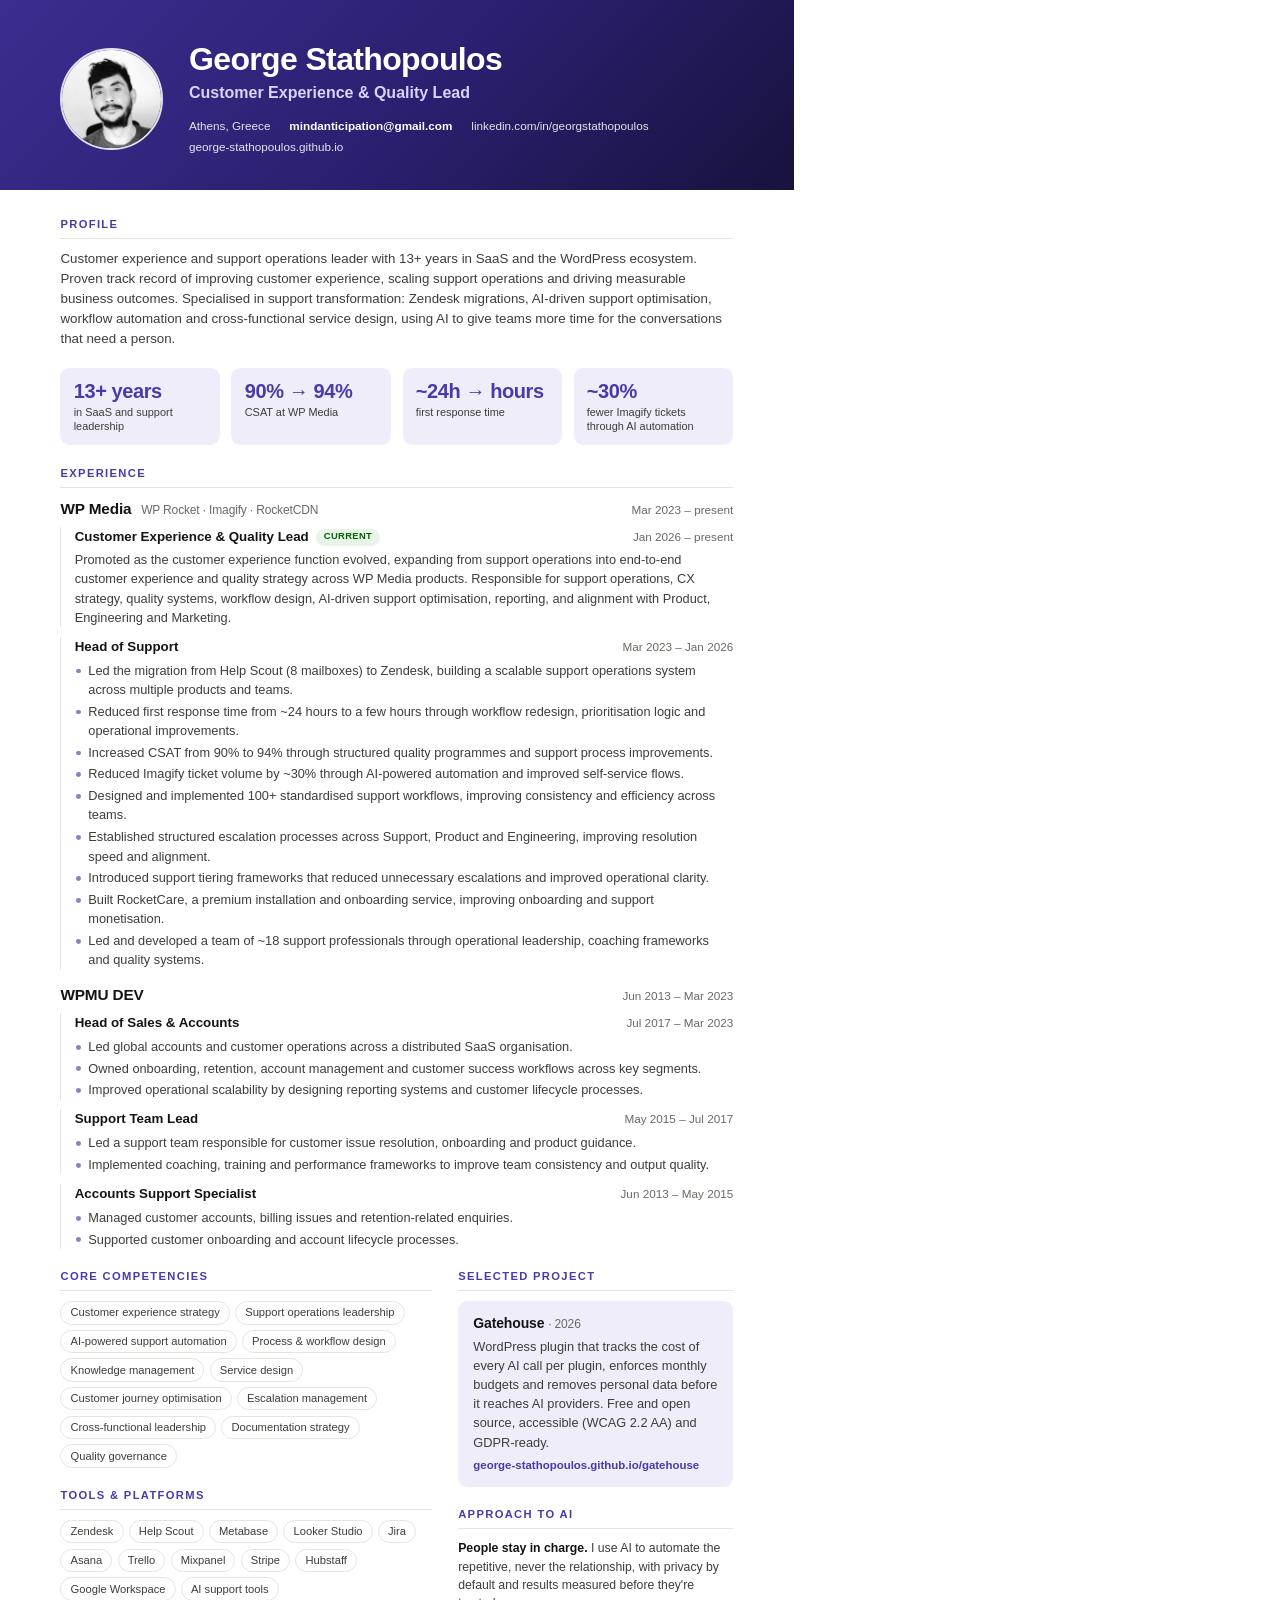
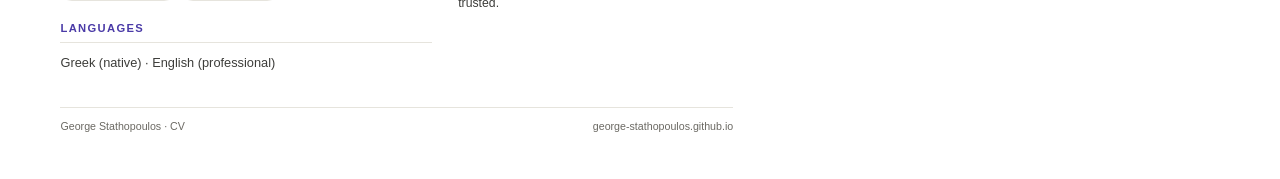
==== cv/cv.html @ bf9d9686 "Redesign site: calmer smoke hero, mobile fixes, approach to AI, projects, new CV - Fix mobile layout" ====
<!doctype html>
<html lang="en">
<head>
<meta charset="utf-8">
<title>George Stathopoulos – CV</title>
<!--
	Source of george-stathopoulos-cv.pdf. Edit this file, then run: node cv/build-cv.mjs
-->
<style>
@page { size: A4; margin: 14mm 0 12mm; }
@page :first { margin-top: 0; }
:root {
	--ink: #141413;
	--ink-2: #3d3d3a;
	--muted: #6b6963;
	--line: #e6e4dd;
	--accent: #4a3aa7;
	--accent-soft: #efedf9;
	--hero: linear-gradient(135deg, #3b2d91 0%, #2a1f6e 55%, #17123d 100%);
}
* { box-sizing: border-box; }
html, body { margin: 0; }
body {
	font: 9.6pt/1.5 -apple-system, BlinkMacSystemFont, "Segoe UI", Roboto, Helvetica, Arial, sans-serif;
	color: var(--ink-2);
	-webkit-print-color-adjust: exact;
	print-color-adjust: exact;
}
a { color: inherit; text-decoration: none; }
h1, h2, h3 { color: var(--ink); margin: 0; letter-spacing: -0.01em; }

.page { width: 210mm; padding: 0 16mm 12mm; }

/* Header band */
.head {
	background: var(--hero);
	color: #fff;
	margin: 0 -16mm 7mm;
	padding: 11mm 16mm 9mm;
	display: grid;
	grid-template-columns: auto 1fr;
	gap: 7mm;
	align-items: center;
}
.head img {
	width: 27mm;
	height: 27mm;
	border-radius: 50%;
	object-fit: cover;
	border: 0.7mm solid rgba(255, 255, 255, 0.85);
}
.head h1 { color: #fff; font-size: 24pt; letter-spacing: -0.02em; line-height: 1.1; }
.head .title { font-size: 12pt; font-weight: 600; color: #d9d4ff; margin: 1.2mm 0 3mm; }
.contact { display: flex; flex-wrap: wrap; gap: 1mm 5mm; font-size: 8.8pt; color: rgba(255, 255, 255, 0.88); }
.contact span { white-space: nowrap; }
.contact b { font-weight: 600; color: #fff; }

/* Sections */
section { margin-bottom: 5.2mm; }
h2 {
	font-size: 8.4pt;
	text-transform: uppercase;
	letter-spacing: 0.12em;
	color: var(--accent);
	padding-bottom: 1.4mm;
	border-bottom: 0.3mm solid var(--line);
	margin-bottom: 2.6mm;
}
p { margin: 0 0 1.6mm; }
.profile { font-size: 10pt; color: var(--ink-2); }

/* Highlights */
.highlights { display: grid; grid-template-columns: repeat(4, 1fr); gap: 3mm; margin: 0 0 5.5mm; padding: 0; list-style: none; }
.highlights li { background: var(--accent-soft); border-radius: 2.5mm; padding: 3mm 3.5mm; }
.highlights b { display: block; font-size: 15pt; color: var(--accent); letter-spacing: -0.02em; line-height: 1.1; }
.highlights span { font-size: 8.2pt; color: var(--ink-2); line-height: 1.3; display: block; margin-top: 0.8mm; }

/* Experience */
.company { margin-bottom: 3.8mm; break-inside: avoid-page; }
.company-head { display: flex; justify-content: space-between; align-items: baseline; gap: 4mm; margin-bottom: 1.6mm; }
.company-head h3 { font-size: 11.5pt; }
.company-head h3 small { font-size: 9pt; font-weight: 500; color: var(--muted); margin-left: 1.5mm; }
.dates { font-size: 8.8pt; color: var(--muted); white-space: nowrap; }
.role { margin: 0 0 2.6mm; padding-left: 3.5mm; border-left: 0.5mm solid var(--line); break-inside: avoid; }
.role-head { display: flex; justify-content: space-between; align-items: baseline; gap: 4mm; margin-bottom: 0.8mm; }
.role-head h4 { margin: 0; color: var(--ink); font-size: 10pt; display: flex; align-items: center; gap: 2mm; }
.now { font-size: 7pt; font-weight: 700; letter-spacing: 0.04em; text-transform: uppercase; color: #006300; background: #e7f4e7; border-radius: 99px; padding: 0.4mm 2mm; }
ul.points { margin: 1mm 0 0; padding: 0; list-style: none; }
ul.points li { position: relative; padding-left: 3.6mm; margin-bottom: 0.7mm; }
ul.points li::before { content: ""; position: absolute; left: 0.4mm; top: 0.62em; width: 1.3mm; height: 1.3mm; border-radius: 50%; background: var(--accent); opacity: 0.65; }

/* Two columns at the end */
.cols { display: grid; grid-template-columns: 1.35fr 1fr; gap: 7mm; }
.tags { display: flex; flex-wrap: wrap; gap: 1.4mm; margin: 0; padding: 0; list-style: none; }
.tags li { border: 0.3mm solid var(--line); border-radius: 99px; padding: 0.6mm 2.4mm; font-size: 8.4pt; color: var(--ink-2); }
.project { background: var(--accent-soft); border-radius: 2.5mm; padding: 3.2mm 4mm; break-inside: avoid; }
.project h3 { font-size: 10.5pt; margin-bottom: 0.6mm; }
.project h3 span { color: var(--muted); font-weight: 500; font-size: 9pt; }
.project p { margin: 0 0 1mm; }
.project .link { font-size: 8.6pt; color: var(--accent); font-weight: 600; }
.approach { font-size: 9.2pt; }
.approach b { color: var(--ink); }
.foot { margin-top: 4mm; padding-top: 2.5mm; border-top: 0.3mm solid var(--line); font-size: 8pt; color: var(--muted); display: flex; justify-content: space-between; }
</style>
</head>
<body>
<div class="page">

<header class="head">
	<img src="../assets/img/george.jpg" alt="">
	<div>
		<h1>George Stathopoulos</h1>
		<div class="title">Customer Experience &amp; Quality Lead</div>
		<div class="contact">
			<span>Athens, Greece</span>
			<span><a href="mailto:mindanticipation@gmail.com"><b>mindanticipation@gmail.com</b></a></span>
			<span><a href="https://www.linkedin.com/in/georgstathopoulos/">linkedin.com/in/georgstathopoulos</a></span>
			<span><a href="https://george-stathopoulos.github.io/">george-stathopoulos.github.io</a></span>
		</div>
	</div>
</header>

<section>
	<h2>Profile</h2>
	<p class="profile">Customer experience and support operations leader with 13+ years in SaaS and the WordPress ecosystem. Proven track record of improving customer experience, scaling support operations and driving measurable business outcomes. Specialised in support transformation: Zendesk migrations, AI-driven support optimisation, workflow automation and cross-functional service design, using AI to give teams more time for the conversations that need a person.</p>
</section>

<ul class="highlights">
	<li><b>13+ years</b><span>in SaaS and support leadership</span></li>
	<li><b>90% → 94%</b><span>CSAT at WP Media</span></li>
	<li><b>~24h → hours</b><span>first response time</span></li>
	<li><b>~30%</b><span>fewer Imagify tickets through AI automation</span></li>
</ul>

<section>
	<h2>Experience</h2>

	<div class="company">
		<div class="company-head"><h3>WP Media <small>WP Rocket · Imagify · RocketCDN</small></h3><span class="dates">Mar 2023 – present</span></div>
		<div class="role">
			<div class="role-head"><h4>Customer Experience &amp; Quality Lead <span class="now">Current</span></h4><span class="dates">Jan 2026 – present</span></div>
			<p>Promoted as the customer experience function evolved, expanding from support operations into end-to-end customer experience and quality strategy across WP Media products. Responsible for support operations, CX strategy, quality systems, workflow design, AI-driven support optimisation, reporting, and alignment with Product, Engineering and Marketing.</p>
		</div>
		<div class="role">
			<div class="role-head"><h4>Head of Support</h4><span class="dates">Mar 2023 – Jan 2026</span></div>
			<ul class="points">
				<li>Led the migration from Help Scout (8 mailboxes) to Zendesk, building a scalable support operations system across multiple products and teams.</li>
				<li>Reduced first response time from ~24 hours to a few hours through workflow redesign, prioritisation logic and operational improvements.</li>
				<li>Increased CSAT from 90% to 94% through structured quality programmes and support process improvements.</li>
				<li>Reduced Imagify ticket volume by ~30% through AI-powered automation and improved self-service flows.</li>
				<li>Designed and implemented 100+ standardised support workflows, improving consistency and efficiency across teams.</li>
				<li>Established structured escalation processes across Support, Product and Engineering, improving resolution speed and alignment.</li>
				<li>Introduced support tiering frameworks that reduced unnecessary escalations and improved operational clarity.</li>
				<li>Built RocketCare, a premium installation and onboarding service, improving onboarding and support monetisation.</li>
				<li>Led and developed a team of ~18 support professionals through operational leadership, coaching frameworks and quality systems.</li>
			</ul>
		</div>
	</div>

	<div class="company">
		<div class="company-head"><h3>WPMU DEV</h3><span class="dates">Jun 2013 – Mar 2023</span></div>
		<div class="role">
			<div class="role-head"><h4>Head of Sales &amp; Accounts</h4><span class="dates">Jul 2017 – Mar 2023</span></div>
			<ul class="points">
				<li>Led global accounts and customer operations across a distributed SaaS organisation.</li>
				<li>Owned onboarding, retention, account management and customer success workflows across key segments.</li>
				<li>Improved operational scalability by designing reporting systems and customer lifecycle processes.</li>
			</ul>
		</div>
		<div class="role">
			<div class="role-head"><h4>Support Team Lead</h4><span class="dates">May 2015 – Jul 2017</span></div>
			<ul class="points">
				<li>Led a support team responsible for customer issue resolution, onboarding and product guidance.</li>
				<li>Implemented coaching, training and performance frameworks to improve team consistency and output quality.</li>
			</ul>
		</div>
		<div class="role">
			<div class="role-head"><h4>Accounts Support Specialist</h4><span class="dates">Jun 2013 – May 2015</span></div>
			<ul class="points">
				<li>Managed customer accounts, billing issues and retention-related enquiries.</li>
				<li>Supported customer onboarding and account lifecycle processes.</li>
			</ul>
		</div>
	</div>
</section>

<div class="cols">
	<div>
		<section>
			<h2>Core competencies</h2>
			<ul class="tags">
				<li>Customer experience strategy</li><li>Support operations leadership</li><li>AI-powered support automation</li><li>Process &amp; workflow design</li><li>Knowledge management</li><li>Service design</li><li>Customer journey optimisation</li><li>Escalation management</li><li>Cross-functional leadership</li><li>Documentation strategy</li><li>Quality governance</li>
			</ul>
		</section>
		<section>
			<h2>Tools &amp; platforms</h2>
			<ul class="tags">
				<li>Zendesk</li><li>Help Scout</li><li>Metabase</li><li>Looker Studio</li><li>Jira</li><li>Asana</li><li>Trello</li><li>Mixpanel</li><li>Stripe</li><li>Hubstaff</li><li>Google Workspace</li><li>AI support tools</li>
			</ul>
		</section>
		<section>
			<h2>Languages</h2>
			<p>Greek (native) · English (professional)</p>
		</section>
	</div>
	<div>
		<section>
			<h2>Selected project</h2>
			<div class="project">
				<h3>Gatehouse <span>· 2026</span></h3>
				<p>WordPress plugin that tracks the cost of every AI call per plugin, enforces monthly budgets and removes personal data before it reaches AI providers. Free and open source, accessible (WCAG 2.2 AA) and GDPR-ready.</p>
				<a class="link" href="https://george-stathopoulos.github.io/gatehouse/">george-stathopoulos.github.io/gatehouse</a>
			</div>
		</section>
		<section class="approach">
			<h2>Approach to AI</h2>
			<p><b>People stay in charge.</b> I use AI to automate the repetitive, never the relationship, with privacy by default and results measured before they're trusted.</p>
		</section>
	</div>
</div>

<div class="foot"><span>George Stathopoulos · CV</span><span>george-stathopoulos.github.io</span></div>

</div>
</body>
</html>
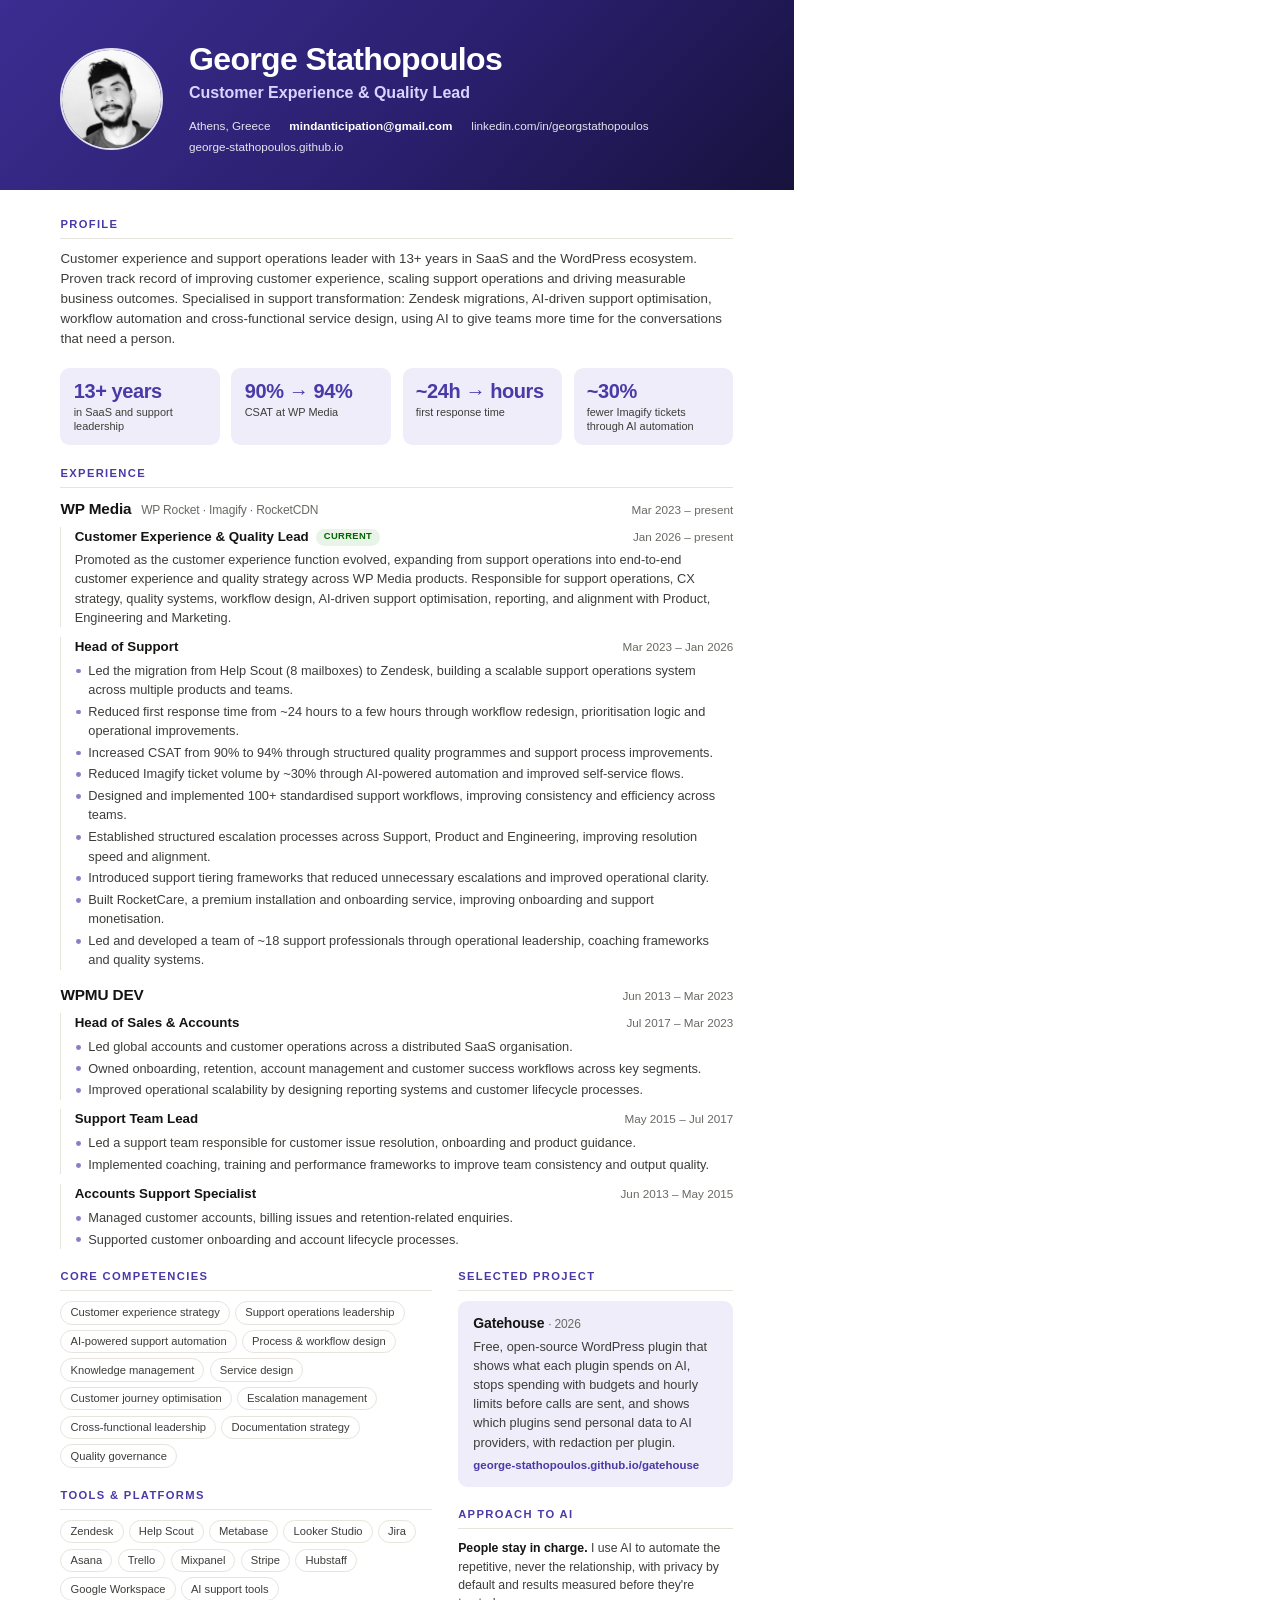
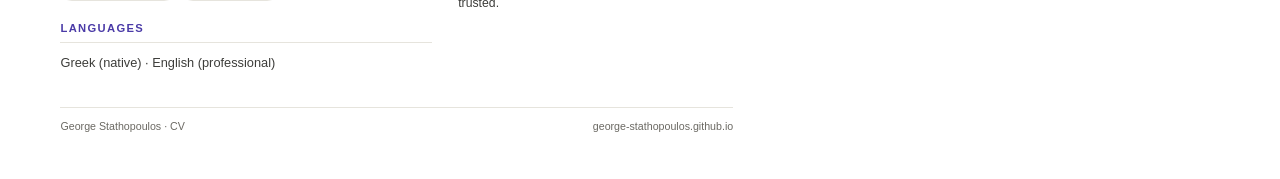
==== commit e54de3aa: "Gatehouse card and CV: accurate description, current screenshot, download from GitHub releases Remov" ====
--- a/cv/cv.html
+++ b/cv/cv.html
@@ -208,7 +208,7 @@
 			<h2>Selected project</h2>
 			<div class="project">
 				<h3>Gatehouse <span>· 2026</span></h3>
-				<p>WordPress plugin that tracks the cost of every AI call per plugin, enforces monthly budgets and removes personal data before it reaches AI providers. Free and open source, accessible (WCAG 2.2 AA) and GDPR-ready.</p>
+				<p>Free, open-source WordPress plugin that shows what each plugin spends on AI, stops spending with budgets and hourly limits before calls are sent, and shows which plugins send personal data to AI providers, with redaction per plugin.</p>
 				<a class="link" href="https://george-stathopoulos.github.io/gatehouse/">george-stathopoulos.github.io/gatehouse</a>
 			</div>
 		</section>
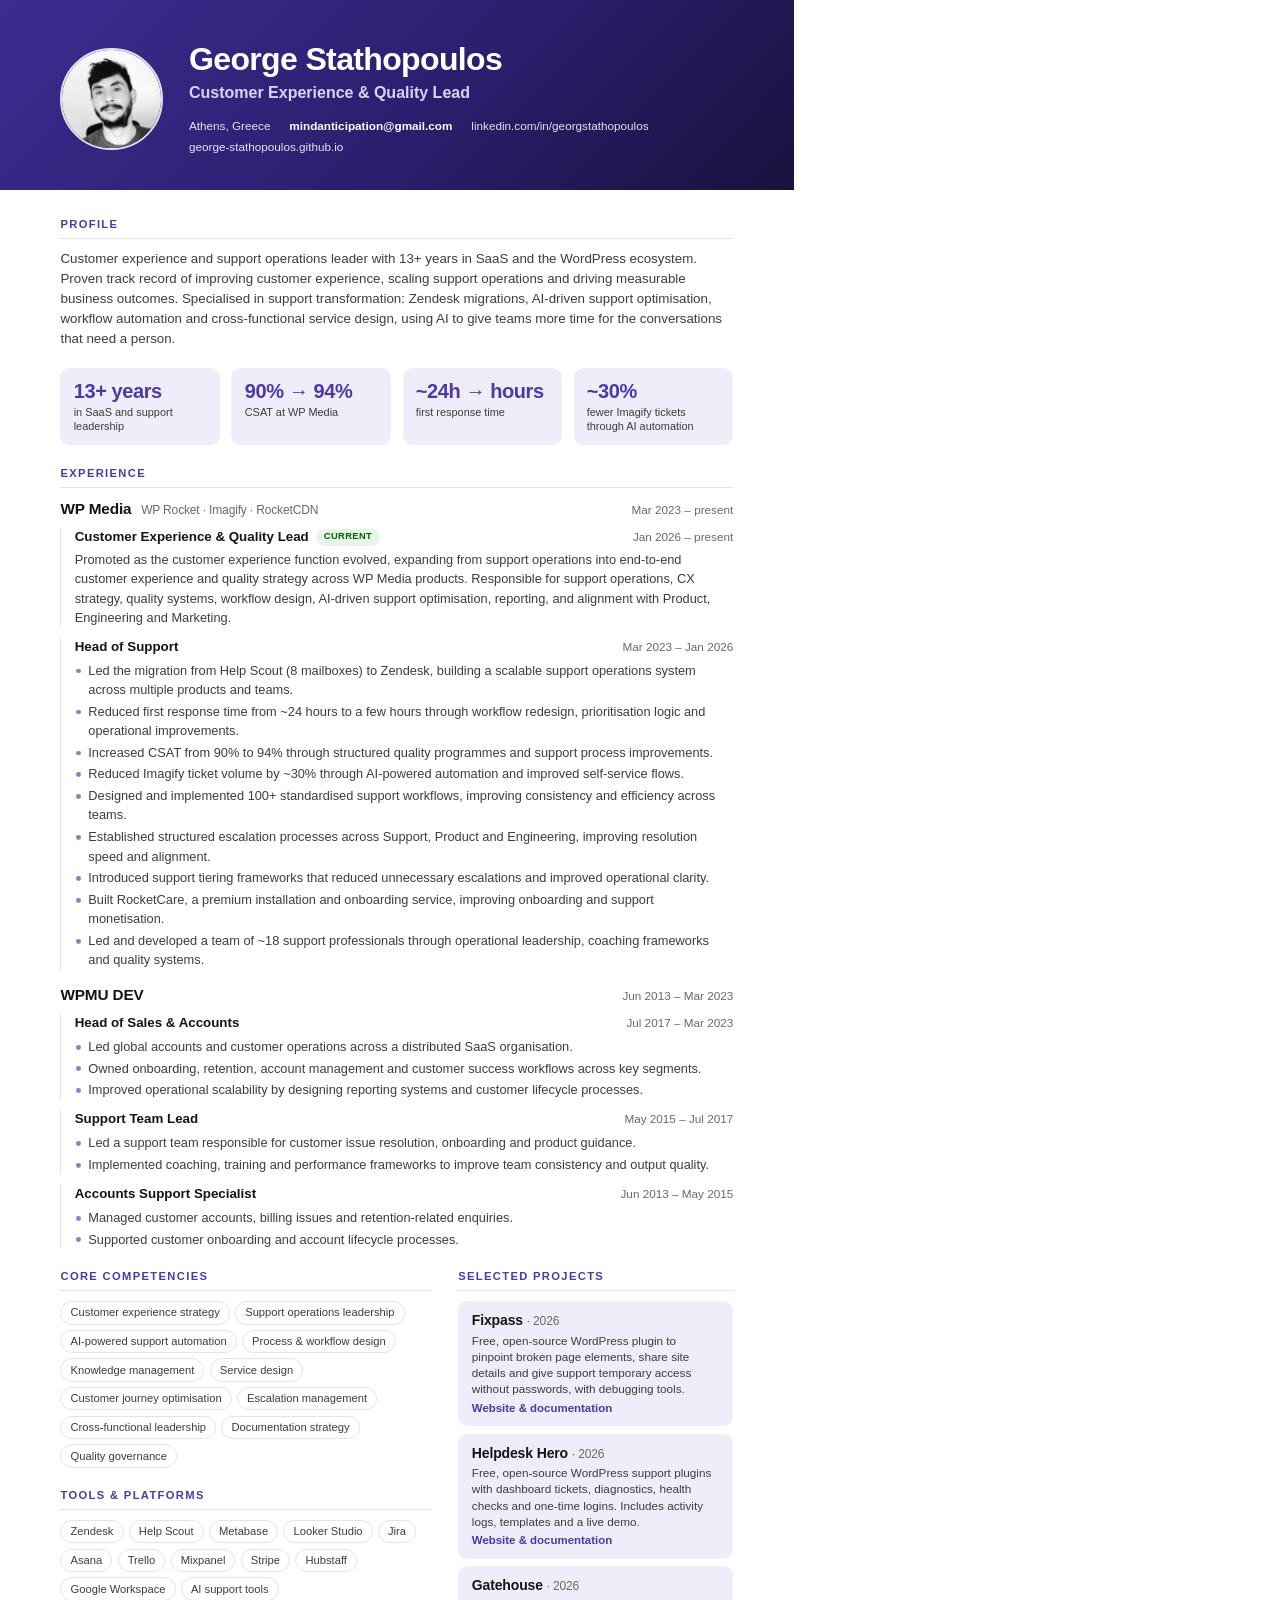
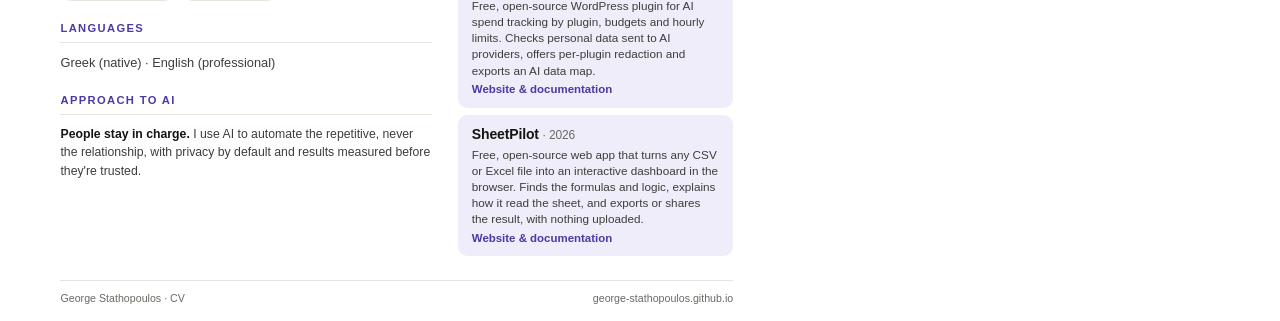
==== commit 4139621c: "Add SheetPilot: project card, footer link, and CV (restore all project cards, add SheetPilot) Co-Aut" ====
--- a/cv/cv.html
+++ b/cv/cv.html
@@ -7,7 +7,7 @@
 	Source of george-stathopoulos-cv.pdf. Edit this file, then run: node cv/build-cv.mjs
 -->
 <style>
-@page { size: A4; margin: 14mm 0 12mm; }
+@page { size: A4; margin: 14mm 0 8mm; }
 @page :first { margin-top: 0; }
 :root {
 	--ink: #141413;
@@ -29,7 +29,7 @@
 a { color: inherit; text-decoration: none; }
 h1, h2, h3 { color: var(--ink); margin: 0; letter-spacing: -0.01em; }
 
-.page { width: 210mm; padding: 0 16mm 12mm; }
+.page { width: 210mm; padding: 0 16mm 4mm; }
 
 /* Header band */
 .head {
@@ -93,14 +93,14 @@
 .cols { display: grid; grid-template-columns: 1.35fr 1fr; gap: 7mm; }
 .tags { display: flex; flex-wrap: wrap; gap: 1.4mm; margin: 0; padding: 0; list-style: none; }
 .tags li { border: 0.3mm solid var(--line); border-radius: 99px; padding: 0.6mm 2.4mm; font-size: 8.4pt; color: var(--ink-2); }
-.project { background: var(--accent-soft); border-radius: 2.5mm; padding: 3.2mm 4mm; break-inside: avoid; }
+.project { background: var(--accent-soft); border-radius: 2.5mm; padding: 2.6mm 3.6mm; margin-bottom: 2mm; break-inside: avoid; font-size: 8.8pt; line-height: 1.38; }
 .project h3 { font-size: 10.5pt; margin-bottom: 0.6mm; }
 .project h3 span { color: var(--muted); font-weight: 500; font-size: 9pt; }
-.project p { margin: 0 0 1mm; }
+.project p { margin: 0 0 0.6mm; }
 .project .link { font-size: 8.6pt; color: var(--accent); font-weight: 600; }
 .approach { font-size: 9.2pt; }
 .approach b { color: var(--ink); }
-.foot { margin-top: 4mm; padding-top: 2.5mm; border-top: 0.3mm solid var(--line); font-size: 8pt; color: var(--muted); display: flex; justify-content: space-between; }
+.foot { margin-top: 1mm; padding-top: 2.5mm; border-top: 0.3mm solid var(--line); font-size: 8pt; color: var(--muted); display: flex; justify-content: space-between; }
 </style>
 </head>
 <body>
@@ -202,21 +202,36 @@
 			<h2>Languages</h2>
 			<p>Greek (native) · English (professional)</p>
 		</section>
-	</div>
-	<div>
-		<section>
-			<h2>Selected project</h2>
-			<div class="project">
-				<h3>Gatehouse <span>· 2026</span></h3>
-				<p>Free, open-source WordPress plugin that shows what each plugin spends on AI, stops spending with budgets and hourly limits before calls are sent, and shows which plugins send personal data to AI providers, with redaction per plugin.</p>
-				<a class="link" href="https://george-stathopoulos.github.io/gatehouse/">george-stathopoulos.github.io/gatehouse</a>
-			</div>
-		</section>
 		<section class="approach">
 			<h2>Approach to AI</h2>
 			<p><b>People stay in charge.</b> I use AI to automate the repetitive, never the relationship, with privacy by default and results measured before they're trusted.</p>
 		</section>
 	</div>
+	<div>
+		<section>
+			<h2>Selected projects</h2>
+			<div class="project">
+				<h3>Fixpass <span>· 2026</span></h3>
+				<p>Free, open-source WordPress plugin to pinpoint broken page elements, share site details and give support temporary access without passwords, with debugging tools.</p>
+				<a class="link" href="https://george-stathopoulos.github.io/fixpass/">Website &amp; documentation</a>
+			</div>
+			<div class="project">
+				<h3>Helpdesk Hero <span>· 2026</span></h3>
+				<p>Free, open-source WordPress support plugins with dashboard tickets, diagnostics, health checks and one-time logins. Includes activity logs, templates and a live demo.</p>
+				<a class="link" href="https://george-stathopoulos.github.io/helpdesk-hero/">Website &amp; documentation</a>
+			</div>
+			<div class="project">
+				<h3>Gatehouse <span>· 2026</span></h3>
+				<p>Free, open-source WordPress plugin for AI spend tracking by plugin, budgets and hourly limits. Checks personal data sent to AI providers, offers per-plugin redaction and exports an AI data map.</p>
+				<a class="link" href="https://george-stathopoulos.github.io/gatehouse/">Website &amp; documentation</a>
+			</div>
+			<div class="project">
+				<h3>SheetPilot <span>· 2026</span></h3>
+				<p>Free, open-source web app that turns any CSV or Excel file into an interactive dashboard in the browser. Finds the formulas and logic, explains how it read the sheet, and exports or shares the result, with nothing uploaded.</p>
+				<a class="link" href="https://george-stathopoulos.github.io/sheetpilot/">Website &amp; documentation</a>
+			</div>
+		</section>
+	</div>
 </div>
 
 <div class="foot"><span>George Stathopoulos · CV</span><span>george-stathopoulos.github.io</span></div>
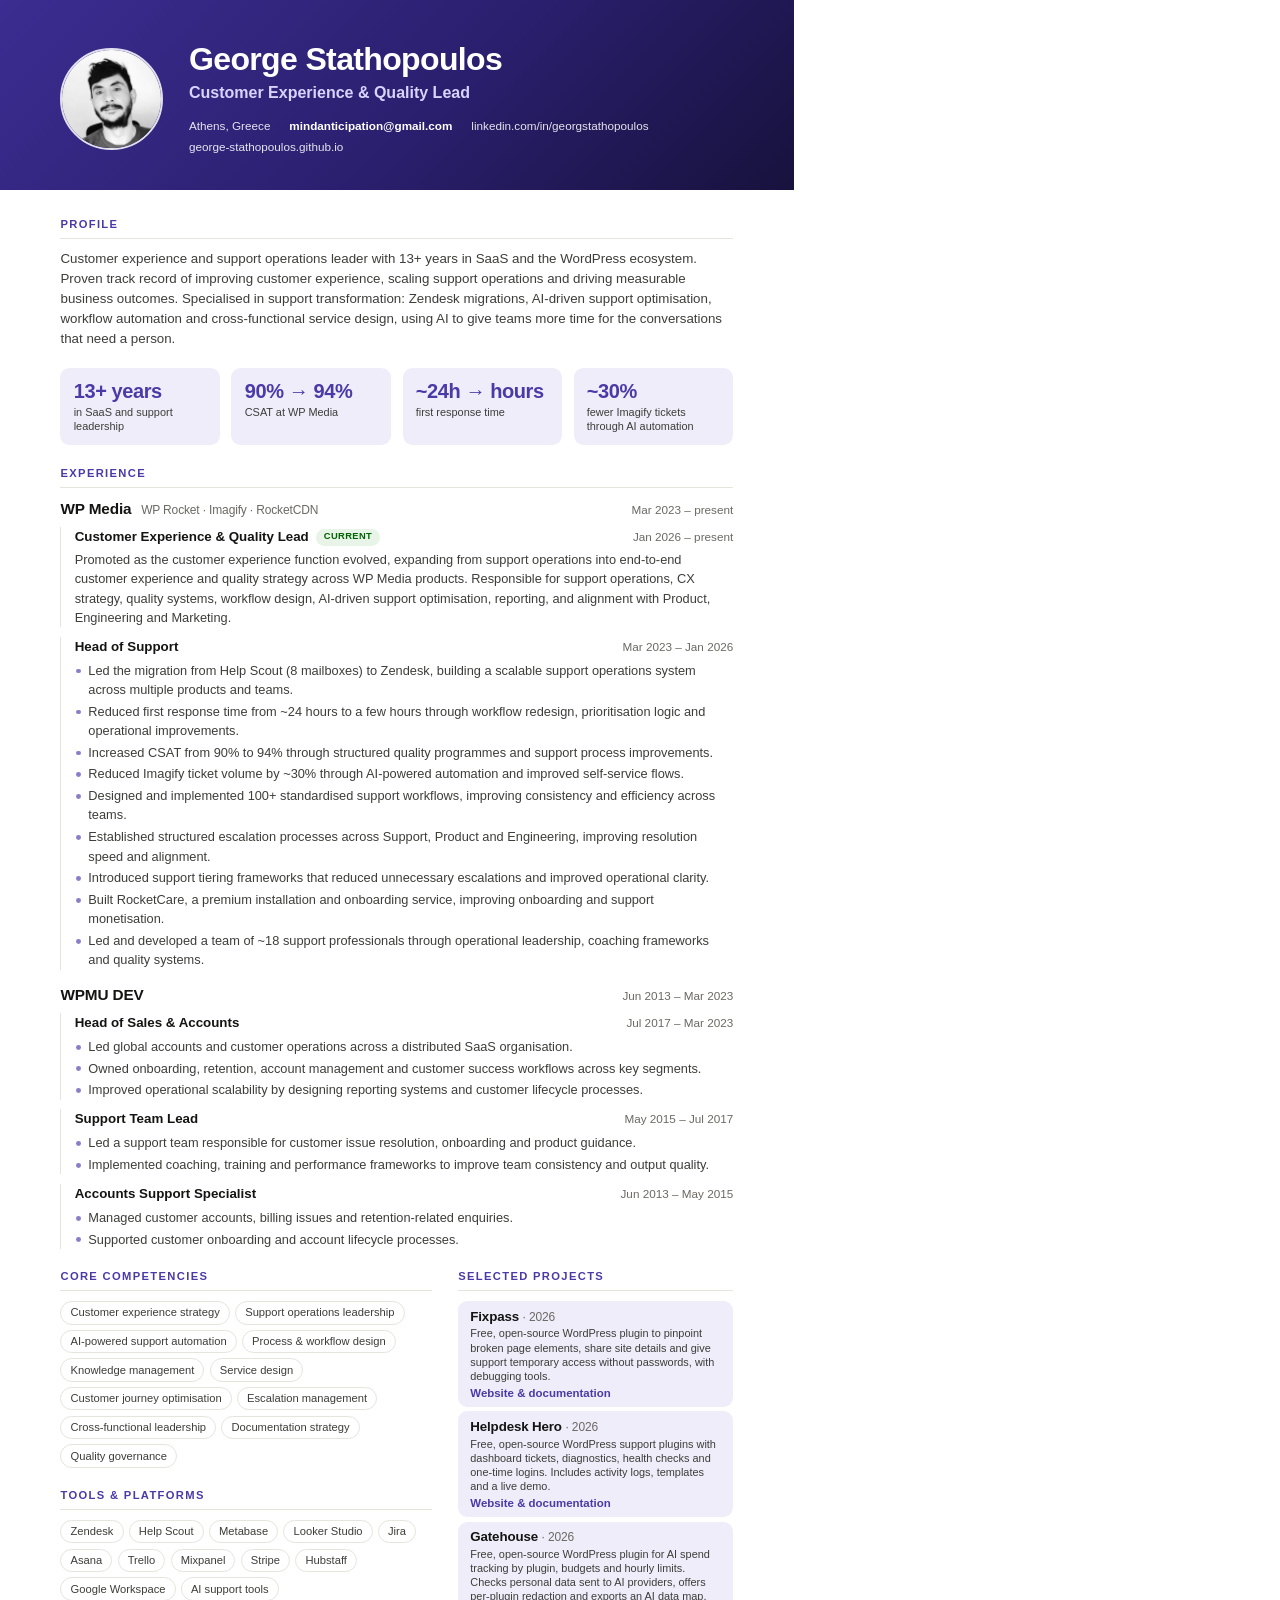
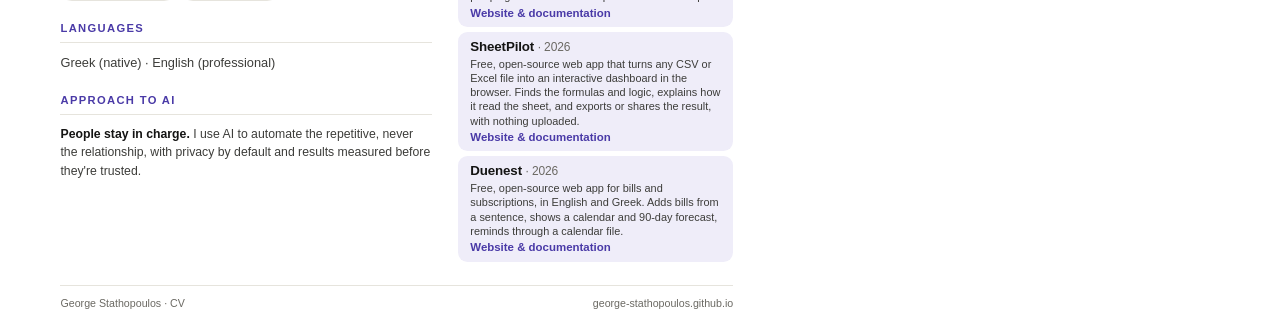
==== commit 76f6f31b: "Add Duenest to the projects, the footer and the CV Co-Authored-By: Claude Sonnet 5.5 <noreply@anthro" ====
--- a/cv/cv.html
+++ b/cv/cv.html
@@ -93,8 +93,8 @@
 .cols { display: grid; grid-template-columns: 1.35fr 1fr; gap: 7mm; }
 .tags { display: flex; flex-wrap: wrap; gap: 1.4mm; margin: 0; padding: 0; list-style: none; }
 .tags li { border: 0.3mm solid var(--line); border-radius: 99px; padding: 0.6mm 2.4mm; font-size: 8.4pt; color: var(--ink-2); }
-.project { background: var(--accent-soft); border-radius: 2.5mm; padding: 2.6mm 3.6mm; margin-bottom: 2mm; break-inside: avoid; font-size: 8.8pt; line-height: 1.38; }
-.project h3 { font-size: 10.5pt; margin-bottom: 0.6mm; }
+.project { background: var(--accent-soft); border-radius: 2.5mm; padding: 1.7mm 3.2mm; margin-bottom: 1.2mm; break-inside: avoid; font-size: 8.2pt; line-height: 1.3; }
+.project h3 { font-size: 10pt; margin-bottom: 0.3mm; }
 .project h3 span { color: var(--muted); font-weight: 500; font-size: 9pt; }
 .project p { margin: 0 0 0.6mm; }
 .project .link { font-size: 8.6pt; color: var(--accent); font-weight: 600; }
@@ -230,6 +230,11 @@
 				<p>Free, open-source web app that turns any CSV or Excel file into an interactive dashboard in the browser. Finds the formulas and logic, explains how it read the sheet, and exports or shares the result, with nothing uploaded.</p>
 				<a class="link" href="https://george-stathopoulos.github.io/sheetpilot/">Website &amp; documentation</a>
 			</div>
+			<div class="project">
+				<h3>Duenest <span>· 2026</span></h3>
+				<p>Free, open-source web app for bills and subscriptions, in English and Greek. Adds bills from a sentence, shows a calendar and 90-day forecast, reminds through a calendar file.</p>
+				<a class="link" href="https://george-stathopoulos.github.io/duenest/">Website &amp; documentation</a>
+			</div>
 		</section>
 	</div>
 </div>
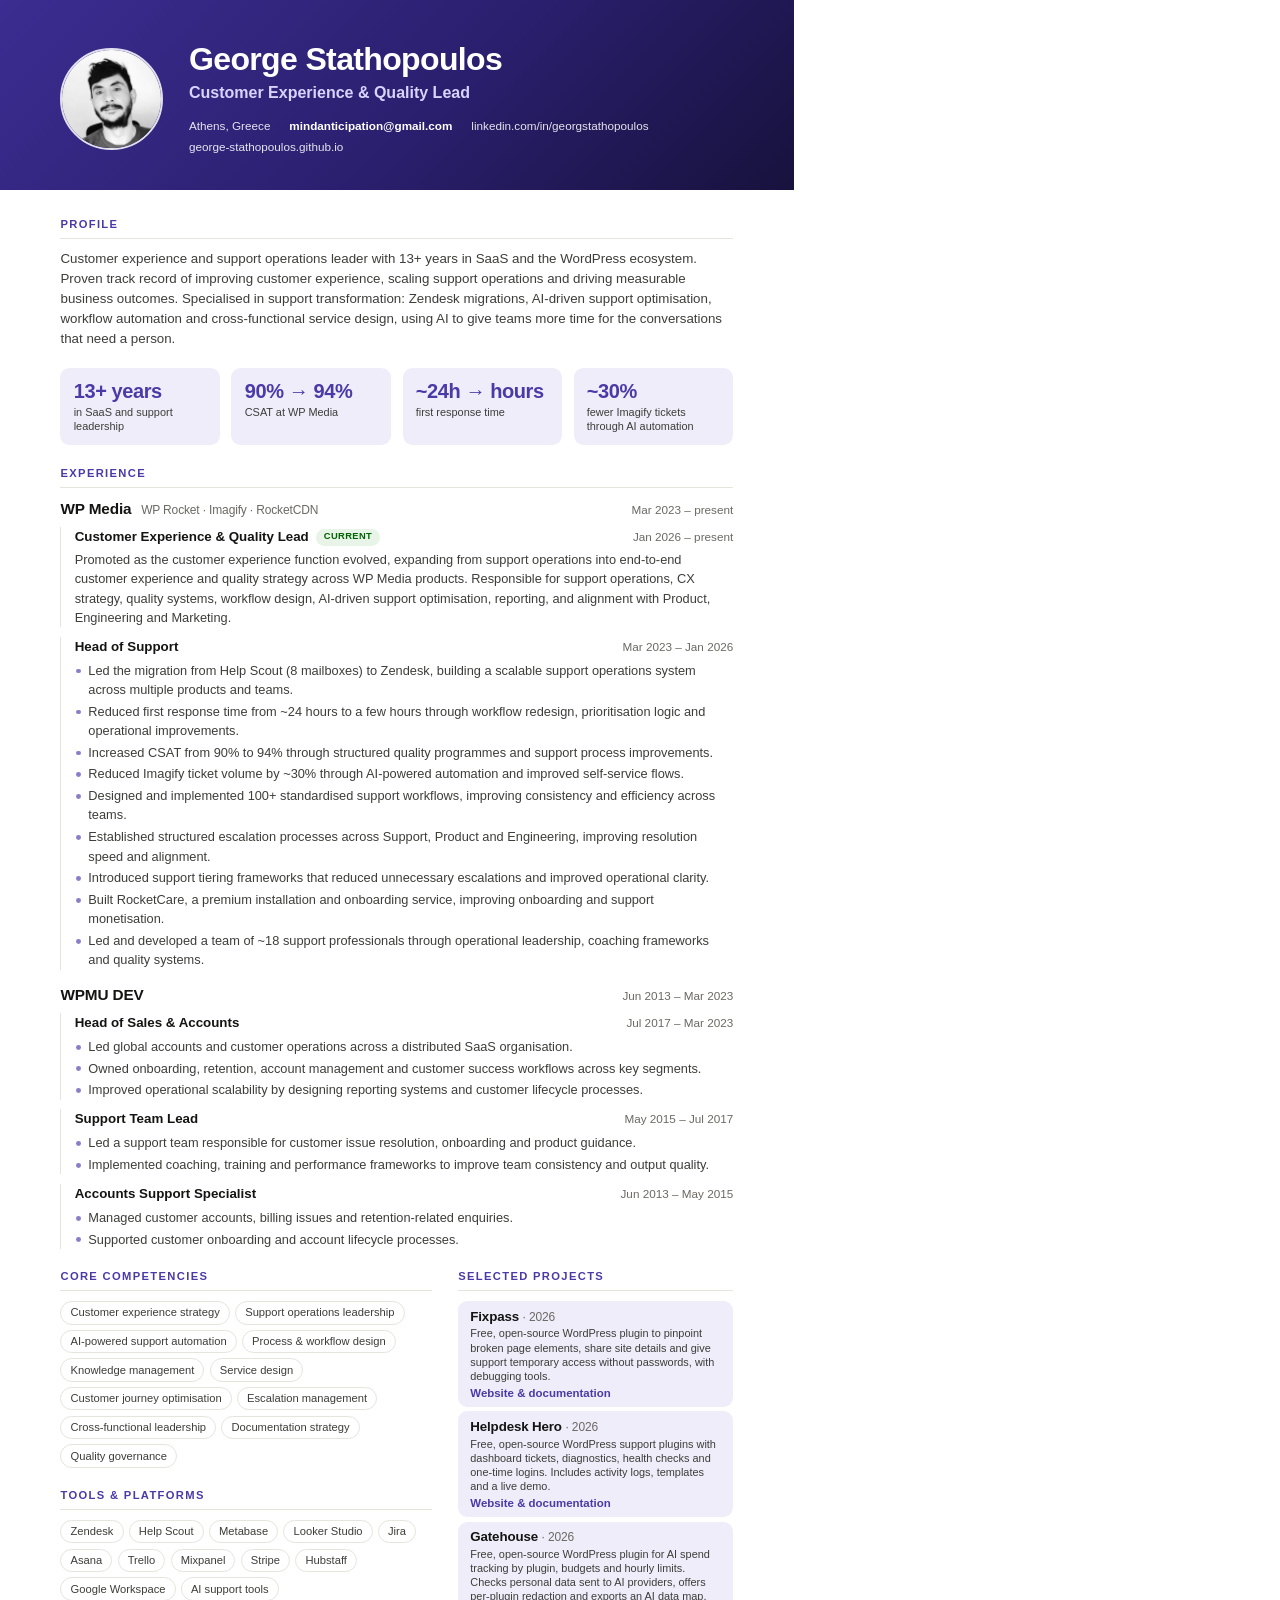
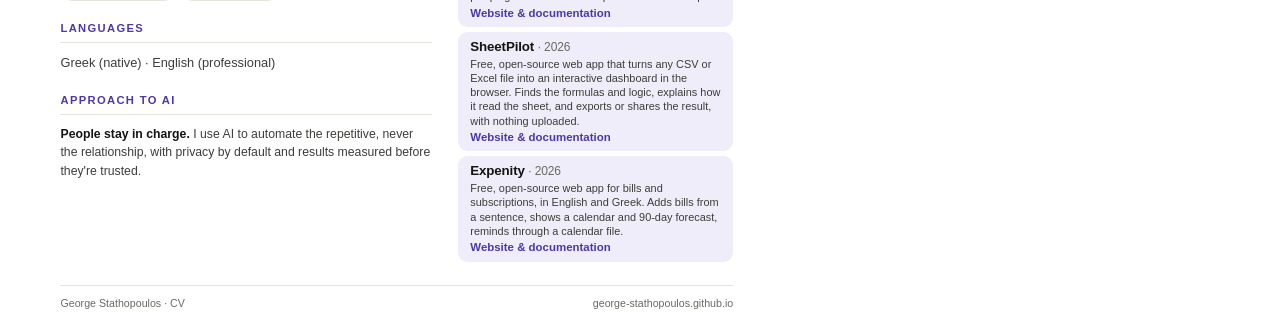
==== commit eaeedd47: "Rename Duenest to Expenity in the projects, footer and CV Co-Authored-By: Claude Sonnet 5.5 <noreply" ====
--- a/cv/cv.html
+++ b/cv/cv.html
@@ -231,9 +231,9 @@
 				<a class="link" href="https://george-stathopoulos.github.io/sheetpilot/">Website &amp; documentation</a>
 			</div>
 			<div class="project">
-				<h3>Duenest <span>· 2026</span></h3>
+				<h3>Expenity <span>· 2026</span></h3>
 				<p>Free, open-source web app for bills and subscriptions, in English and Greek. Adds bills from a sentence, shows a calendar and 90-day forecast, reminds through a calendar file.</p>
-				<a class="link" href="https://george-stathopoulos.github.io/duenest/">Website &amp; documentation</a>
+				<a class="link" href="https://george-stathopoulos.github.io/expenity/">Website &amp; documentation</a>
 			</div>
 		</section>
 	</div>
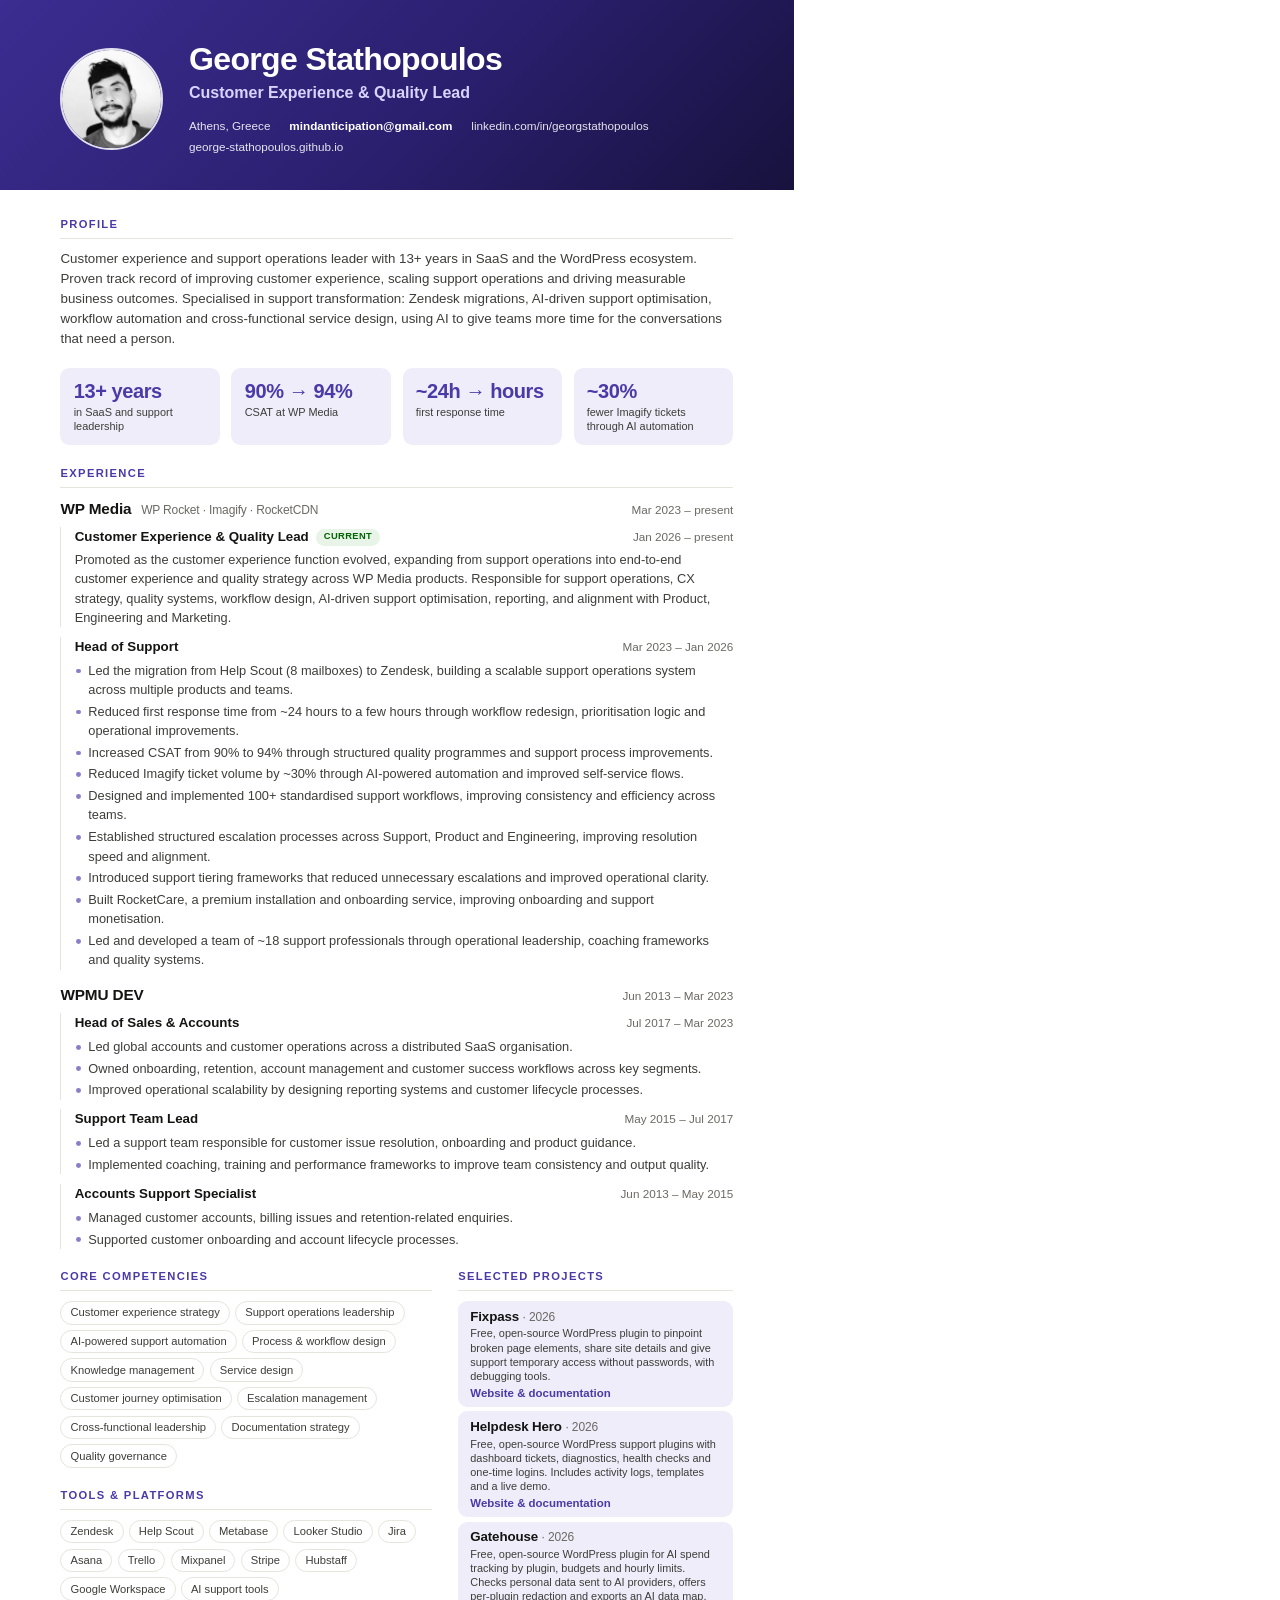
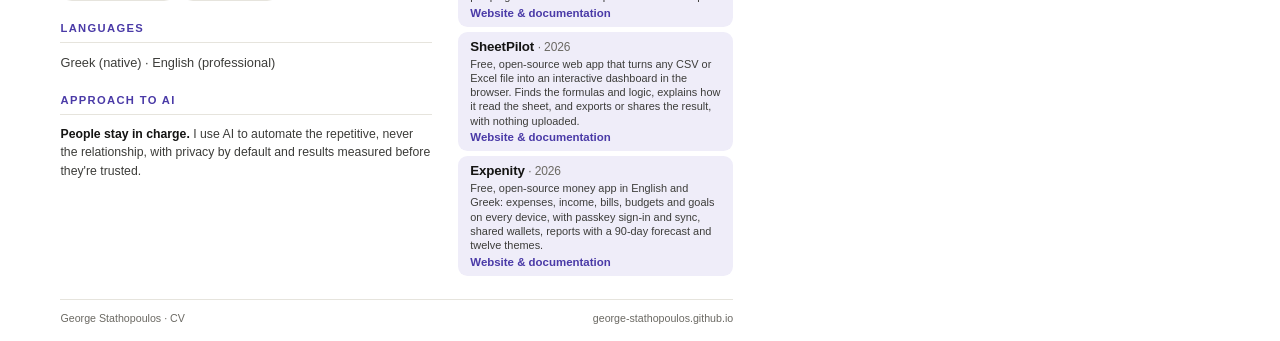
==== commit 3597097e: "Update the Expenity card and CV text for the new version Co-Authored-By: Claude Sonnet 5.5 <noreply@" ====
--- a/cv/cv.html
+++ b/cv/cv.html
@@ -232,8 +232,8 @@
 			</div>
 			<div class="project">
 				<h3>Expenity <span>· 2026</span></h3>
-				<p>Free, open-source web app for bills and subscriptions, in English and Greek. Adds bills from a sentence, shows a calendar and 90-day forecast, reminds through a calendar file.</p>
-				<a class="link" href="https://george-stathopoulos.github.io/expenity/">Website &amp; documentation</a>
+				<p>Free, open-source money app in English and Greek: expenses, income, bills, budgets and goals on every device, with passkey sign-in and sync, shared wallets, reports with a 90-day forecast and twelve themes.</p>
+				<a class="link" href="https://expenity.github.io/expenity/">Website &amp; documentation</a>
 			</div>
 		</section>
 	</div>
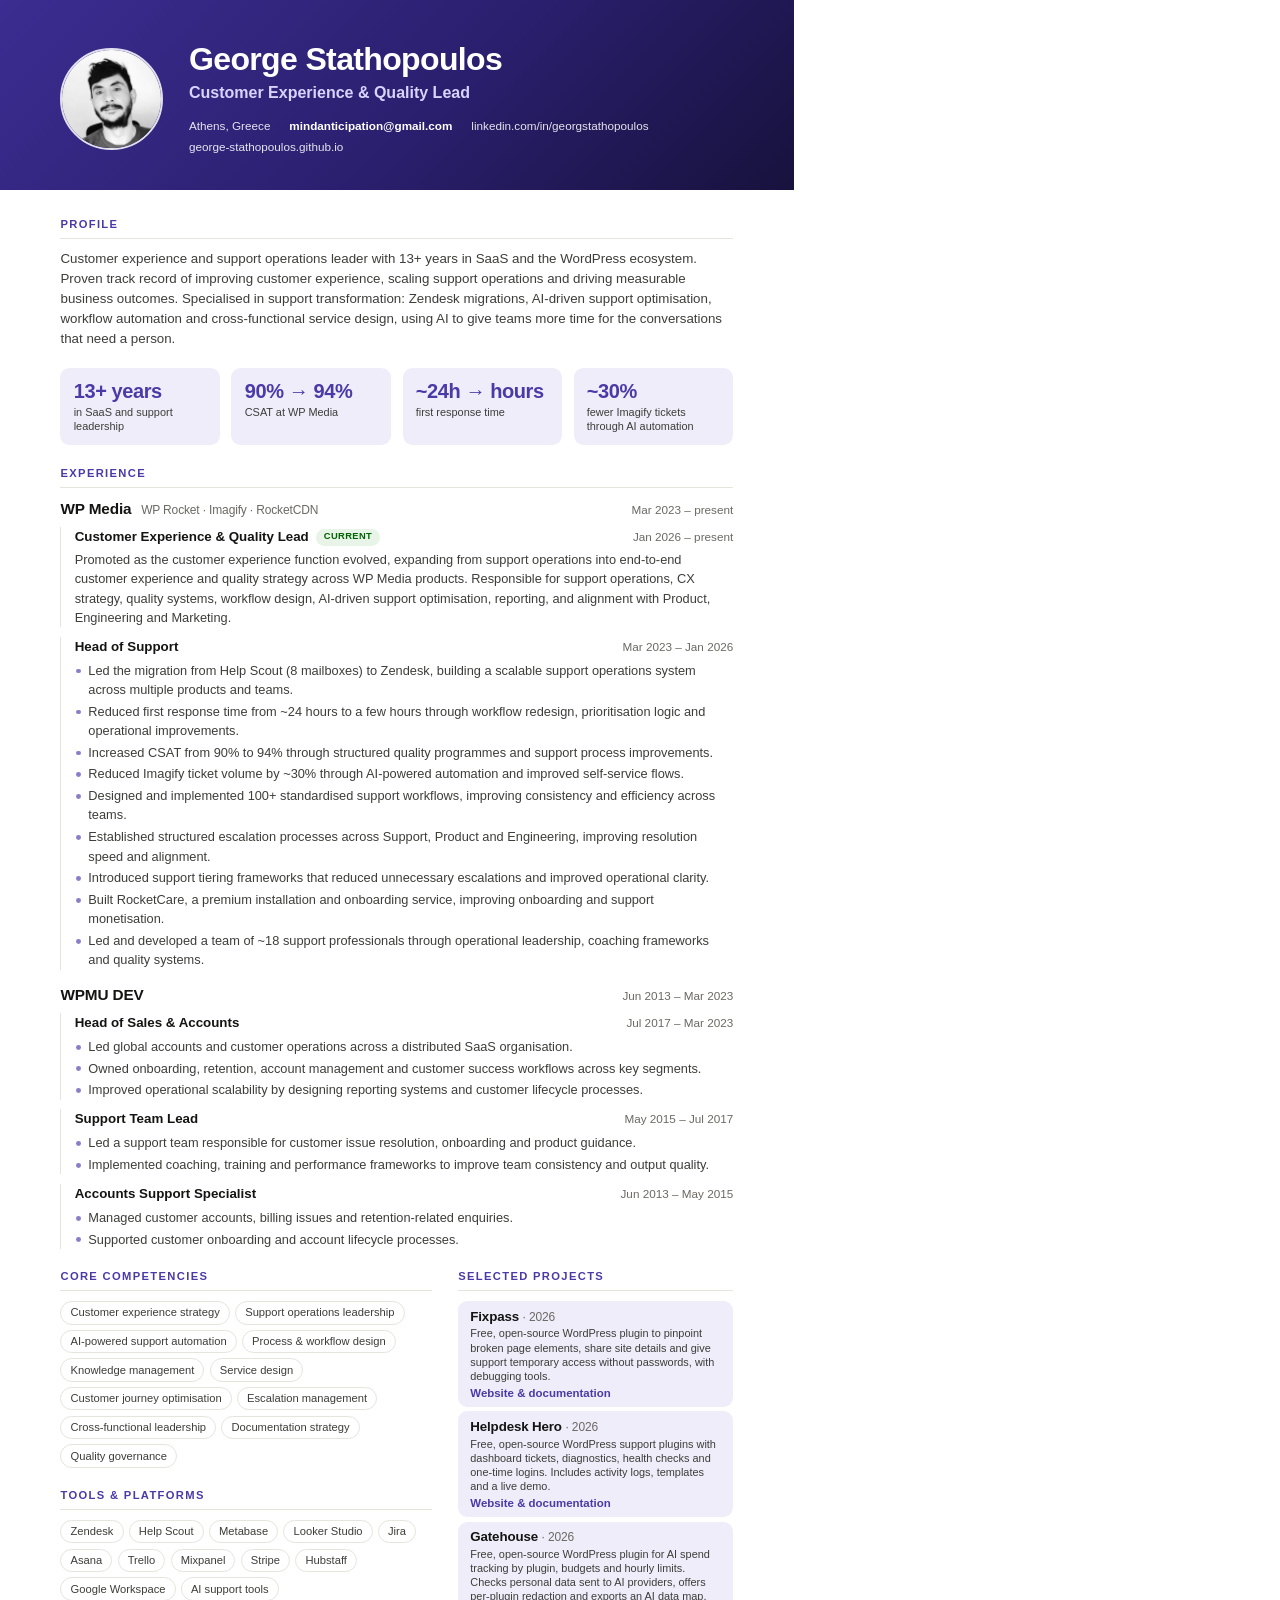
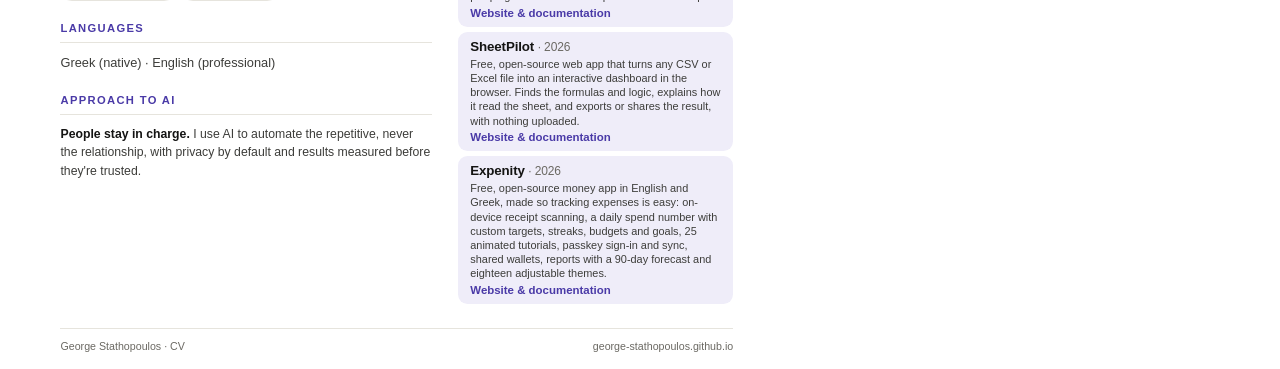
==== commit 09e60f88: "Update the Expenity card and CV: Olga's story, new features" ====
--- a/cv/cv.html
+++ b/cv/cv.html
@@ -232,7 +232,7 @@
 			</div>
 			<div class="project">
 				<h3>Expenity <span>· 2026</span></h3>
-				<p>Free, open-source money app in English and Greek: expenses, income, bills, budgets and goals on every device, with passkey sign-in and sync, shared wallets, reports with a 90-day forecast and twelve themes.</p>
+				<p>Free, open-source money app in English and Greek, made so tracking expenses is easy: on-device receipt scanning, a daily spend number with custom targets, streaks, budgets and goals, 25 animated tutorials, passkey sign-in and sync, shared wallets, reports with a 90-day forecast and eighteen adjustable themes.</p>
 				<a class="link" href="https://expenity.github.io/expenity/">Website &amp; documentation</a>
 			</div>
 		</section>
